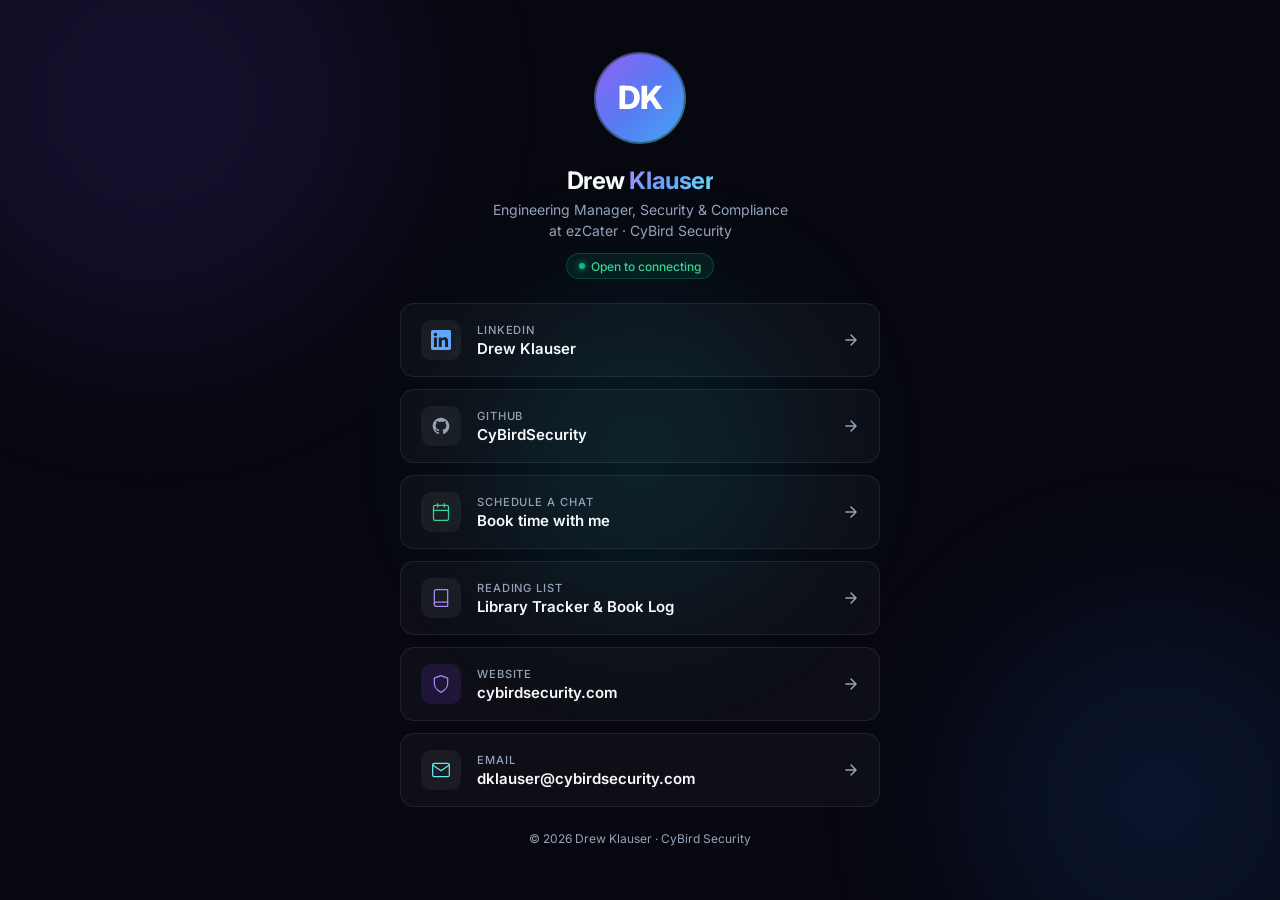
==== Drew/index.html @ e6f6999b "Add initial HTML structure for Drew's profile page" ====
<!DOCTYPE html>
<html lang="en">
<head>
  <meta charset="UTF-8" />
  <meta name="viewport" content="width=device-width, initial-scale=1.0" />
  <meta name="description" content="Drew Klauser — Engineering Manager, Security Engineering & Compliance. Find me on LinkedIn, GitHub, and more." />
  <meta property="og:title" content="Drew Klauser | Links" />
  <meta property="og:description" content="Engineering Manager, Security Engineering & Compliance at ezCater." />
  <meta property="og:type" content="website" />
  <meta property="og:url" content="https://cybirdsecurity.com/drew" />
  <title>Drew Klauser | Links</title>

  <!-- Favicon -->
  <link rel="icon" type="image/svg+xml" href="data:image/svg+xml,<svg xmlns='http://www.w3.org/2000/svg' viewBox='0 0 32 32'><rect width='32' height='32' rx='8' fill='%237c3aed'/><text y='22' x='6' font-size='18' font-family='monospace' fill='white'>CB</text></svg>" />

  <!-- Fonts -->
  <link rel="preconnect" href="https://fonts.googleapis.com" />
  <link rel="preconnect" href="https://fonts.gstatic.com" crossorigin />
  <link href="https://fonts.googleapis.com/css2?family=Inter:wght@300;400;500;600;700;800&family=JetBrains+Mono:wght@400;500&display=swap" rel="stylesheet" />

  <style>
    :root {
      --c-bg:          #07080f;
      --c-bg-elevated: #0d1017;
      --c-bg-card:     rgba(255, 255, 255, 0.03);
      --c-bg-card-hov: rgba(255, 255, 255, 0.06);
      --c-border:      rgba(255, 255, 255, 0.08);
      --c-border-hov:  rgba(124, 58, 237, 0.4);
      --c-purple:      #7c3aed;
      --c-purple-lt:   #a78bfa;
      --c-blue:        #2563eb;
      --c-blue-lt:     #60a5fa;
      --c-cyan:        #06b6d4;
      --c-cyan-lt:     #67e8f9;
      --c-green:       #10b981;
      --c-text:        #f8fafc;
      --c-text-2:      #94a3b8;
      --grad-primary:  linear-gradient(135deg, var(--c-purple-lt) 0%, var(--c-blue-lt) 50%, var(--c-cyan-lt) 100%);
      --grad-button:   linear-gradient(135deg, var(--c-purple) 0%, var(--c-blue) 100%);
      --font:          'Inter', system-ui, -apple-system, sans-serif;
      --radius:        14px;
      --ease:          cubic-bezier(0.16, 1, 0.3, 1);
    }

    *, *::before, *::after { box-sizing: border-box; margin: 0; padding: 0; }

    body {
      font-family: var(--font);
      background: var(--c-bg);
      color: var(--c-text);
      min-height: 100vh;
      display: flex;
      flex-direction: column;
      align-items: center;
      justify-content: center;
      padding: 2rem 1rem;
      position: relative;
      overflow-x: hidden;
    }

    /* Background orbs */
    .bg-mesh {
      position: fixed;
      inset: 0;
      pointer-events: none;
      z-index: 0;
      overflow: hidden;
    }

    .mesh-orb {
      position: absolute;
      border-radius: 50%;
      filter: blur(80px);
      opacity: 0.12;
    }

    .mesh-orb--purple {
      width: 500px; height: 500px;
      background: var(--c-purple);
      top: -150px; left: -100px;
    }

    .mesh-orb--blue {
      width: 400px; height: 400px;
      background: var(--c-blue);
      bottom: -100px; right: -80px;
    }

    .mesh-orb--cyan {
      width: 300px; height: 300px;
      background: var(--c-cyan);
      top: 50%; left: 50%;
      transform: translate(-50%, -50%);
    }

    /* Main content */
    .linktree {
      position: relative;
      z-index: 1;
      width: 100%;
      max-width: 480px;
      display: flex;
      flex-direction: column;
      align-items: center;
      gap: 1.5rem;
    }

    /* Avatar */
    .avatar {
      width: 88px;
      height: 88px;
      border-radius: 50%;
      background: var(--grad-button);
      display: flex;
      align-items: center;
      justify-content: center;
      font-size: 2rem;
      font-weight: 800;
      color: #fff;
      letter-spacing: -1px;
      flex-shrink: 0;
      position: relative;
    }

    .avatar::after {
      content: '';
      position: absolute;
      inset: -2px;
      border-radius: 50%;
      background: var(--grad-primary);
      z-index: -1;
      opacity: 0.5;
    }

    /* Profile info */
    .profile {
      text-align: center;
    }

    .profile-name {
      font-size: 1.5rem;
      font-weight: 700;
      letter-spacing: -0.02em;
      margin-bottom: 0.25rem;
    }

    .profile-name .gradient-text {
      background: var(--grad-primary);
      -webkit-background-clip: text;
      -webkit-text-fill-color: transparent;
      background-clip: text;
    }

    .profile-title {
      font-size: 0.875rem;
      color: var(--c-text-2);
      line-height: 1.5;
    }

    .profile-badge {
      display: inline-flex;
      align-items: center;
      gap: 0.375rem;
      margin-top: 0.75rem;
      padding: 0.3rem 0.75rem;
      background: rgba(16, 185, 129, 0.1);
      border: 1px solid rgba(16, 185, 129, 0.25);
      border-radius: 999px;
      font-size: 0.75rem;
      color: #34d399;
      font-weight: 500;
    }

    .status-dot {
      width: 6px;
      height: 6px;
      border-radius: 50%;
      background: var(--c-green);
      box-shadow: 0 0 6px var(--c-green);
      animation: pulse 2s ease-in-out infinite;
    }

    @keyframes pulse {
      0%, 100% { opacity: 1; }
      50%       { opacity: 0.4; }
    }

    /* Links */
    .links {
      width: 100%;
      display: flex;
      flex-direction: column;
      gap: 0.75rem;
    }

    .link-card {
      display: flex;
      align-items: center;
      gap: 1rem;
      padding: 1rem 1.25rem;
      background: var(--c-bg-card);
      border: 1px solid var(--c-border);
      border-radius: var(--radius);
      text-decoration: none;
      color: var(--c-text);
      transition: background 250ms var(--ease), border-color 250ms var(--ease), transform 200ms var(--ease);
      cursor: pointer;
    }

    .link-card:hover {
      background: var(--c-bg-card-hov);
      border-color: var(--c-border-hov);
      transform: translateY(-1px);
    }

    .link-card:active {
      transform: translateY(0);
    }

    .link-icon {
      width: 40px;
      height: 40px;
      border-radius: 10px;
      display: flex;
      align-items: center;
      justify-content: center;
      flex-shrink: 0;
      background: rgba(255, 255, 255, 0.05);
    }

    .link-icon svg { display: block; }

    .link-content {
      flex: 1;
      min-width: 0;
    }

    .link-label {
      display: block;
      font-size: 0.7rem;
      font-weight: 500;
      text-transform: uppercase;
      letter-spacing: 0.08em;
      color: var(--c-text-2);
      margin-bottom: 0.1rem;
    }

    .link-value {
      display: block;
      font-size: 0.9375rem;
      font-weight: 600;
      white-space: nowrap;
      overflow: hidden;
      text-overflow: ellipsis;
    }

    .link-desc {
      display: block;
      font-size: 0.75rem;
      color: var(--c-text-2);
      margin-top: 0.15rem;
      white-space: normal;
      line-height: 1.4;
    }

    .link-arrow {
      color: var(--c-text-2);
      flex-shrink: 0;
      transition: transform 200ms var(--ease), color 200ms;
    }

    .link-card:hover .link-arrow {
      transform: translateX(3px);
      color: var(--c-purple-lt);
    }

    /* Website link — slight purple accent */
    .link-card--primary .link-icon {
      background: rgba(124, 58, 237, 0.15);
    }

    /* Footer */
    .linktree-footer {
      font-size: 0.75rem;
      color: var(--c-text-2);
      opacity: 0.5;
      text-align: center;
    }

    .linktree-footer a {
      color: inherit;
      text-decoration: none;
    }

    .linktree-footer a:hover { opacity: 0.8; }

    /* Fade-in animation */
    .linktree > * {
      opacity: 0;
      transform: translateY(12px);
      animation: fadeUp 400ms var(--ease) forwards;
    }

    .linktree > *:nth-child(1) { animation-delay: 0ms; }
    .linktree > *:nth-child(2) { animation-delay: 60ms; }
    .linktree > *:nth-child(3) { animation-delay: 120ms; }
    .linktree > *:nth-child(4) { animation-delay: 180ms; }

    @keyframes fadeUp {
      to { opacity: 1; transform: translateY(0); }
    }

    .links .link-card {
      opacity: 0;
      transform: translateY(12px);
      animation: fadeUp 400ms var(--ease) forwards;
    }

    .links .link-card:nth-child(1) { animation-delay: 180ms; }
    .links .link-card:nth-child(2) { animation-delay: 240ms; }
    .links .link-card:nth-child(3) { animation-delay: 300ms; }
    .links .link-card:nth-child(4) { animation-delay: 360ms; }
    .links .link-card:nth-child(5) { animation-delay: 420ms; }
    .links .link-card:nth-child(6) { animation-delay: 480ms; }
  </style>
</head>
<body>

  <div class="bg-mesh" aria-hidden="true">
    <div class="mesh-orb mesh-orb--purple"></div>
    <div class="mesh-orb mesh-orb--blue"></div>
    <div class="mesh-orb mesh-orb--cyan"></div>
  </div>

  <main class="linktree">

    <!-- Avatar -->
    <div class="avatar" aria-hidden="true">DK</div>

    <!-- Profile -->
    <div class="profile">
      <h1 class="profile-name">Drew <span class="gradient-text">Klauser</span></h1>
      <p class="profile-title">Engineering Manager, Security &amp; Compliance<br/>at ezCater · CyBird Security</p>
      <div class="profile-badge">
        <span class="status-dot" aria-hidden="true"></span>
        Open to connecting
      </div>
    </div>

    <!-- Links -->
    <nav class="links" aria-label="Drew's links">

      <a href="https://www.linkedin.com/in/drewklauser/" target="_blank" rel="noopener noreferrer" class="link-card" aria-label="Drew's LinkedIn profile">
        <div class="link-icon">
          <svg width="20" height="20" viewBox="0 0 24 24" fill="#60a5fa" aria-hidden="true"><path d="M20.447 20.452h-3.554v-5.569c0-1.328-.027-3.037-1.852-3.037-1.853 0-2.136 1.445-2.136 2.939v5.667H9.351V9h3.414v1.561h.046c.477-.9 1.637-1.85 3.37-1.85 3.601 0 4.267 2.37 4.267 5.455v6.286zM5.337 7.433a2.062 2.062 0 0 1-2.063-2.065 2.064 2.064 0 1 1 2.063 2.065zm1.782 13.019H3.555V9h3.564v11.452zM22.225 0H1.771C.792 0 0 .774 0 1.729v20.542C0 23.227.792 24 1.771 24h20.451C23.2 24 24 23.227 24 22.271V1.729C24 .774 23.2 0 22.222 0h.003z"/></svg>
        </div>
        <div class="link-content">
          <span class="link-label">LinkedIn</span>
          <span class="link-value">Drew Klauser</span>
        </div>
        <svg class="link-arrow" width="16" height="16" viewBox="0 0 16 16" fill="none" aria-hidden="true"><path d="M3 8h10M8 3l5 5-5 5" stroke="currentColor" stroke-width="1.5" stroke-linecap="round" stroke-linejoin="round"/></svg>
      </a>

      <a href="https://github.com/CyBirdSecurity" target="_blank" rel="noopener noreferrer" class="link-card" aria-label="CyBirdSecurity GitHub">
        <div class="link-icon">
          <svg width="20" height="20" viewBox="0 0 24 24" fill="#94a3b8" aria-hidden="true"><path d="M12 2C6.477 2 2 6.477 2 12c0 4.42 2.865 8.166 6.839 9.489.5.092.682-.217.682-.482 0-.237-.008-.866-.013-1.7-2.782.604-3.369-1.34-3.369-1.34-.454-1.156-1.11-1.463-1.11-1.463-.908-.62.069-.608.069-.608 1.003.07 1.531 1.03 1.531 1.03.892 1.529 2.341 1.087 2.91.831.092-.646.35-1.086.636-1.336-2.22-.253-4.555-1.11-4.555-4.943 0-1.091.39-1.984 1.029-2.683-.103-.253-.446-1.27.098-2.647 0 0 .84-.269 2.75 1.025A9.578 9.578 0 0 1 12 6.836a9.59 9.59 0 0 1 2.504.337c1.909-1.294 2.747-1.025 2.747-1.025.546 1.377.202 2.394.1 2.647.64.699 1.028 1.592 1.028 2.683 0 3.842-2.339 4.687-4.566 4.935.359.309.678.919.678 1.852 0 1.336-.012 2.415-.012 2.743 0 .267.18.578.688.48C19.138 20.163 22 16.418 22 12c0-5.523-4.477-10-10-10z"/></svg>
        </div>
        <div class="link-content">
          <span class="link-label">GitHub</span>
          <span class="link-value">CyBirdSecurity</span>
        </div>
        <svg class="link-arrow" width="16" height="16" viewBox="0 0 16 16" fill="none" aria-hidden="true"><path d="M3 8h10M8 3l5 5-5 5" stroke="currentColor" stroke-width="1.5" stroke-linecap="round" stroke-linejoin="round"/></svg>
      </a>

      <a href="https://calendar.app.google/K5CLgFQ8uzQ6rwZVA" target="_blank" rel="noopener noreferrer" class="link-card" aria-label="Schedule time with Drew">
        <div class="link-icon">
          <svg width="20" height="20" viewBox="0 0 24 24" fill="none" stroke="#34d399" stroke-width="1.5" stroke-linecap="round" stroke-linejoin="round" aria-hidden="true"><rect x="3" y="4" width="18" height="18" rx="2" ry="2"/><line x1="16" y1="2" x2="16" y2="6"/><line x1="8" y1="2" x2="8" y2="6"/><line x1="3" y1="10" x2="21" y2="10"/></svg>
        </div>
        <div class="link-content">
          <span class="link-label">Schedule a Chat</span>
          <span class="link-value">Book time with me</span>
        </div>
        <svg class="link-arrow" width="16" height="16" viewBox="0 0 16 16" fill="none" aria-hidden="true"><path d="M3 8h10M8 3l5 5-5 5" stroke="currentColor" stroke-width="1.5" stroke-linecap="round" stroke-linejoin="round"/></svg>
      </a>

      <a href="https://docs.google.com/spreadsheets/d/1OAR_2Dd0PfcSthjZzhjxNAm42nTuCLKuokXzxon-0KM/edit?usp=sharing" target="_blank" rel="noopener noreferrer" class="link-card" aria-label="Drew's reading list tracker">
        <div class="link-icon">
          <svg width="20" height="20" viewBox="0 0 24 24" fill="none" stroke="#a78bfa" stroke-width="1.5" stroke-linecap="round" stroke-linejoin="round" aria-hidden="true"><path d="M4 19.5A2.5 2.5 0 0 1 6.5 17H20"/><path d="M6.5 2H20v20H6.5A2.5 2.5 0 0 1 4 19.5v-15A2.5 2.5 0 0 1 6.5 2z"/></svg>
        </div>
        <div class="link-content">
          <span class="link-label">Reading List</span>
          <span class="link-value">Library Tracker &amp; Book Log</span>
        </div>
        <svg class="link-arrow" width="16" height="16" viewBox="0 0 16 16" fill="none" aria-hidden="true"><path d="M3 8h10M8 3l5 5-5 5" stroke="currentColor" stroke-width="1.5" stroke-linecap="round" stroke-linejoin="round"/></svg>
      </a>

      <a href="https://cybirdsecurity.com" class="link-card link-card--primary" aria-label="CyBird Security website">
        <div class="link-icon">
          <svg width="20" height="20" viewBox="0 0 24 24" fill="none" stroke="#a78bfa" stroke-width="1.5" stroke-linecap="round" stroke-linejoin="round" aria-hidden="true"><path d="M12 22s8-4 8-10V5l-8-3-8 3v7c0 6 8 10 8 10z"/></svg>
        </div>
        <div class="link-content">
          <span class="link-label">Website</span>
          <span class="link-value">cybirdsecurity.com</span>
        </div>
        <svg class="link-arrow" width="16" height="16" viewBox="0 0 16 16" fill="none" aria-hidden="true"><path d="M3 8h10M8 3l5 5-5 5" stroke="currentColor" stroke-width="1.5" stroke-linecap="round" stroke-linejoin="round"/></svg>
      </a>

      <a href="mailto:dklauser@cybirdsecurity.com" class="link-card" aria-label="Email Drew">
        <div class="link-icon">
          <svg width="20" height="20" viewBox="0 0 24 24" fill="none" stroke="#67e8f9" stroke-width="1.5" stroke-linecap="round" stroke-linejoin="round" aria-hidden="true"><path d="M4 4h16c1.1 0 2 .9 2 2v12c0 1.1-.9 2-2 2H4c-1.1 0-2-.9-2-2V6c0-1.1.9-2 2-2z"/><polyline points="22,6 12,13 2,6"/></svg>
        </div>
        <div class="link-content">
          <span class="link-label">Email</span>
          <span class="link-value">dklauser@cybirdsecurity.com</span>
        </div>
        <svg class="link-arrow" width="16" height="16" viewBox="0 0 16 16" fill="none" aria-hidden="true"><path d="M3 8h10M8 3l5 5-5 5" stroke="currentColor" stroke-width="1.5" stroke-linecap="round" stroke-linejoin="round"/></svg>
      </a>

    </nav>

    <!-- Footer -->
    <p class="linktree-footer">
      &copy; <span id="yr"></span> Drew Klauser &middot;
      <a href="https://cybirdsecurity.com">CyBird Security</a>
    </p>

  </main>

  <script>document.getElementById('yr').textContent = new Date().getFullYear();</script>
</body>
</html>
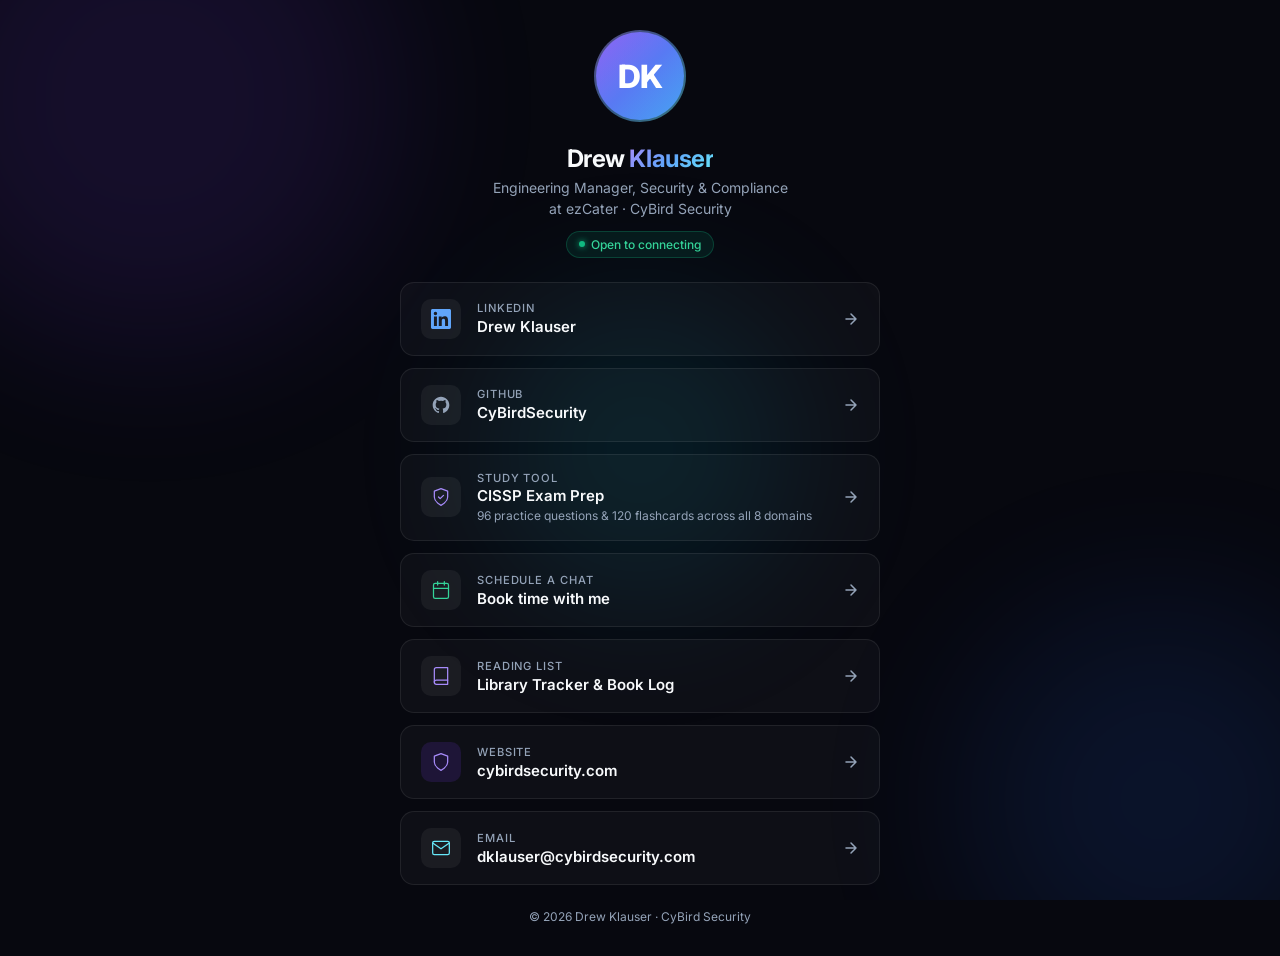
==== commit b4cce570: "Add CISSP Study Tool link to /drew page Inserts a new link card between GitHub and the calendar link" ====
--- a/Drew/index.html
+++ b/Drew/index.html
@@ -322,6 +322,7 @@
     .links .link-card:nth-child(4) { animation-delay: 360ms; }
     .links .link-card:nth-child(5) { animation-delay: 420ms; }
     .links .link-card:nth-child(6) { animation-delay: 480ms; }
+    .links .link-card:nth-child(7) { animation-delay: 540ms; }
   </style>
 </head>
 <body>
@@ -372,6 +373,18 @@
         <svg class="link-arrow" width="16" height="16" viewBox="0 0 16 16" fill="none" aria-hidden="true"><path d="M3 8h10M8 3l5 5-5 5" stroke="currentColor" stroke-width="1.5" stroke-linecap="round" stroke-linejoin="round"/></svg>
       </a>
 
+      <a href="https://cissp.cybirdsecurity.com" target="_blank" rel="noopener noreferrer" class="link-card" aria-label="CISSP Study Tool">
+        <div class="link-icon">
+          <svg width="20" height="20" viewBox="0 0 24 24" fill="none" stroke="#a78bfa" stroke-width="1.5" stroke-linecap="round" stroke-linejoin="round" aria-hidden="true"><path d="M12 22s8-4 8-10V5l-8-3-8 3v7c0 6 8 10 8 10z"/><path d="M9 12l2 2 4-4"/></svg>
+        </div>
+        <div class="link-content">
+          <span class="link-label">Study Tool</span>
+          <span class="link-value">CISSP Exam Prep</span>
+          <span class="link-desc">96 practice questions &amp; 120 flashcards across all 8 domains</span>
+        </div>
+        <svg class="link-arrow" width="16" height="16" viewBox="0 0 16 16" fill="none" aria-hidden="true"><path d="M3 8h10M8 3l5 5-5 5" stroke="currentColor" stroke-width="1.5" stroke-linecap="round" stroke-linejoin="round"/></svg>
+      </a>
+
       <a href="https://calendar.app.google/K5CLgFQ8uzQ6rwZVA" target="_blank" rel="noopener noreferrer" class="link-card" aria-label="Schedule time with Drew">
         <div class="link-icon">
           <svg width="20" height="20" viewBox="0 0 24 24" fill="none" stroke="#34d399" stroke-width="1.5" stroke-linecap="round" stroke-linejoin="round" aria-hidden="true"><rect x="3" y="4" width="18" height="18" rx="2" ry="2"/><line x1="16" y1="2" x2="16" y2="6"/><line x1="8" y1="2" x2="8" y2="6"/><line x1="3" y1="10" x2="21" y2="10"/></svg>
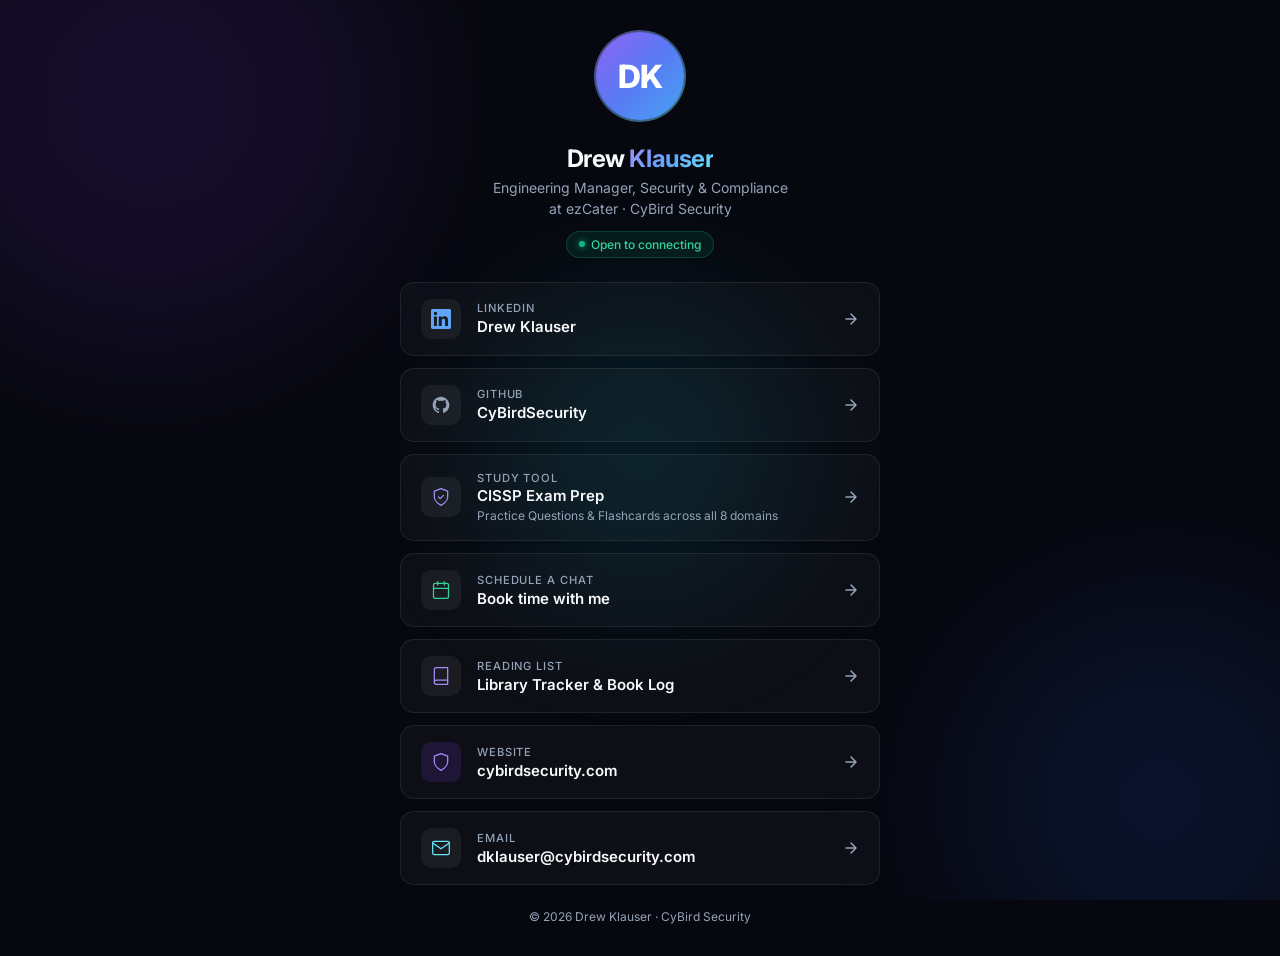
==== commit 45e747b8: "Update index.html" ====
--- a/Drew/index.html
+++ b/Drew/index.html
@@ -380,7 +380,7 @@
         <div class="link-content">
           <span class="link-label">Study Tool</span>
           <span class="link-value">CISSP Exam Prep</span>
-          <span class="link-desc">96 practice questions &amp; 120 flashcards across all 8 domains</span>
+          <span class="link-desc">Practice Questions &amp; Flashcards across all 8 domains</span>
         </div>
         <svg class="link-arrow" width="16" height="16" viewBox="0 0 16 16" fill="none" aria-hidden="true"><path d="M3 8h10M8 3l5 5-5 5" stroke="currentColor" stroke-width="1.5" stroke-linecap="round" stroke-linejoin="round"/></svg>
       </a>
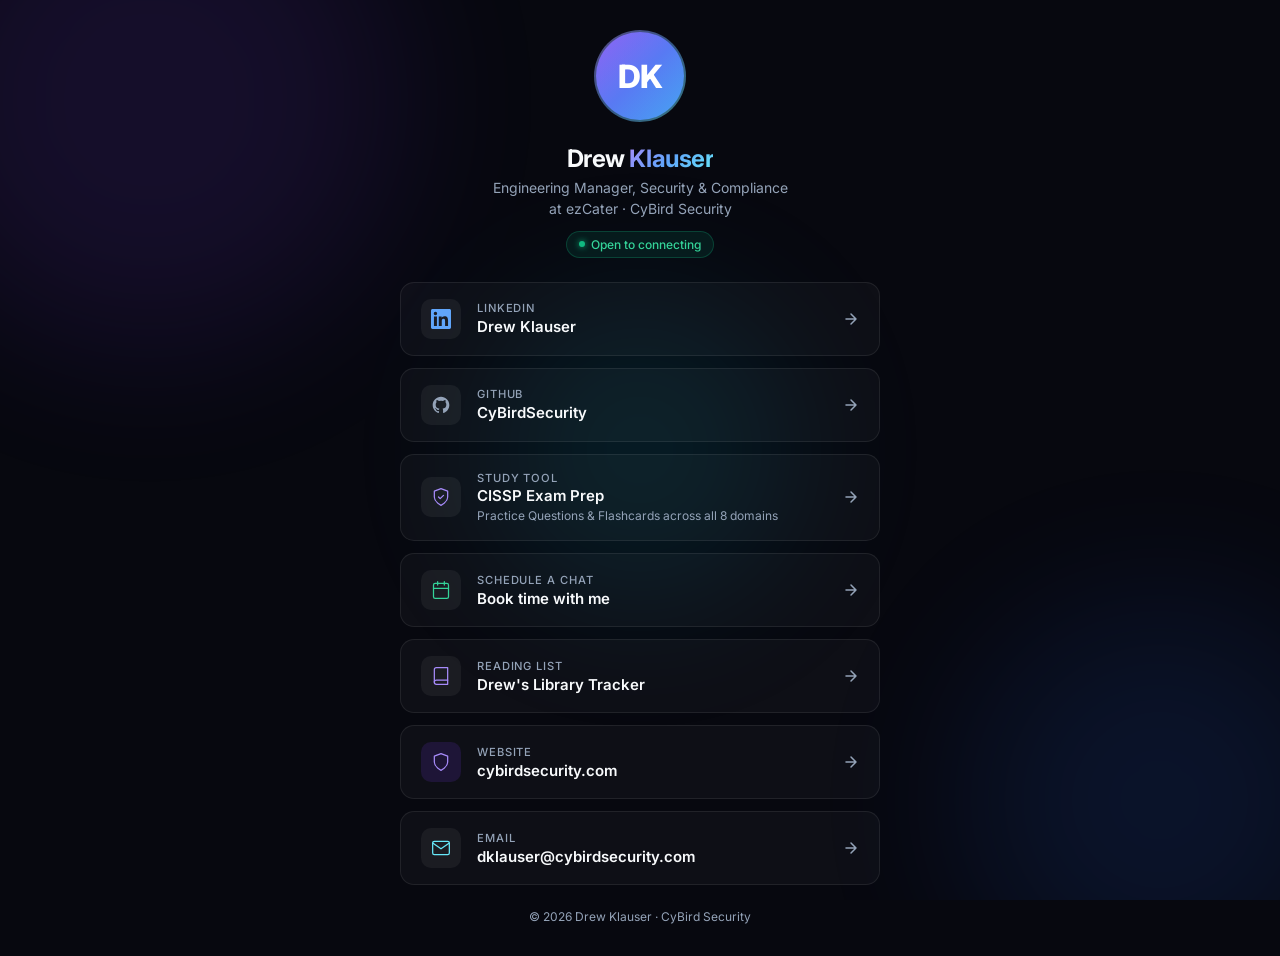
==== commit 0040cc01: "Updating link to my new interactive library" ====
--- a/Drew/index.html
+++ b/Drew/index.html
@@ -169,6 +169,7 @@
       font-size: 0.75rem;
       color: #34d399;
       font-weight: 500;
+      text-decoration: none;
     }
 
     .status-dot {
@@ -342,10 +343,10 @@
     <div class="profile">
       <h1 class="profile-name">Drew <span class="gradient-text">Klauser</span></h1>
       <p class="profile-title">Engineering Manager, Security &amp; Compliance<br/>at ezCater · CyBird Security</p>
-      <div class="profile-badge">
+      <a href="https://www.linkedin.com/in/drewklauser/" target="_blank" rel="noopener noreferrer" class="profile-badge" aria-label="Connect with Drew on LinkedIn">
         <span class="status-dot" aria-hidden="true"></span>
         Open to connecting
-      </div>
+      </a>
     </div>
 
     <!-- Links -->
@@ -396,13 +397,13 @@
         <svg class="link-arrow" width="16" height="16" viewBox="0 0 16 16" fill="none" aria-hidden="true"><path d="M3 8h10M8 3l5 5-5 5" stroke="currentColor" stroke-width="1.5" stroke-linecap="round" stroke-linejoin="round"/></svg>
       </a>
 
-      <a href="https://docs.google.com/spreadsheets/d/1OAR_2Dd0PfcSthjZzhjxNAm42nTuCLKuokXzxon-0KM/edit?usp=sharing" target="_blank" rel="noopener noreferrer" class="link-card" aria-label="Drew's reading list tracker">
+      <a href="https://library.cybirdsecurity.com" target="_blank" rel="noopener noreferrer" class="link-card" aria-label="Drew's reading list tracker">
         <div class="link-icon">
           <svg width="20" height="20" viewBox="0 0 24 24" fill="none" stroke="#a78bfa" stroke-width="1.5" stroke-linecap="round" stroke-linejoin="round" aria-hidden="true"><path d="M4 19.5A2.5 2.5 0 0 1 6.5 17H20"/><path d="M6.5 2H20v20H6.5A2.5 2.5 0 0 1 4 19.5v-15A2.5 2.5 0 0 1 6.5 2z"/></svg>
         </div>
         <div class="link-content">
           <span class="link-label">Reading List</span>
-          <span class="link-value">Library Tracker &amp; Book Log</span>
+          <span class="link-value">Drew's Library Tracker</span>
         </div>
         <svg class="link-arrow" width="16" height="16" viewBox="0 0 16 16" fill="none" aria-hidden="true"><path d="M3 8h10M8 3l5 5-5 5" stroke="currentColor" stroke-width="1.5" stroke-linecap="round" stroke-linejoin="round"/></svg>
       </a>
